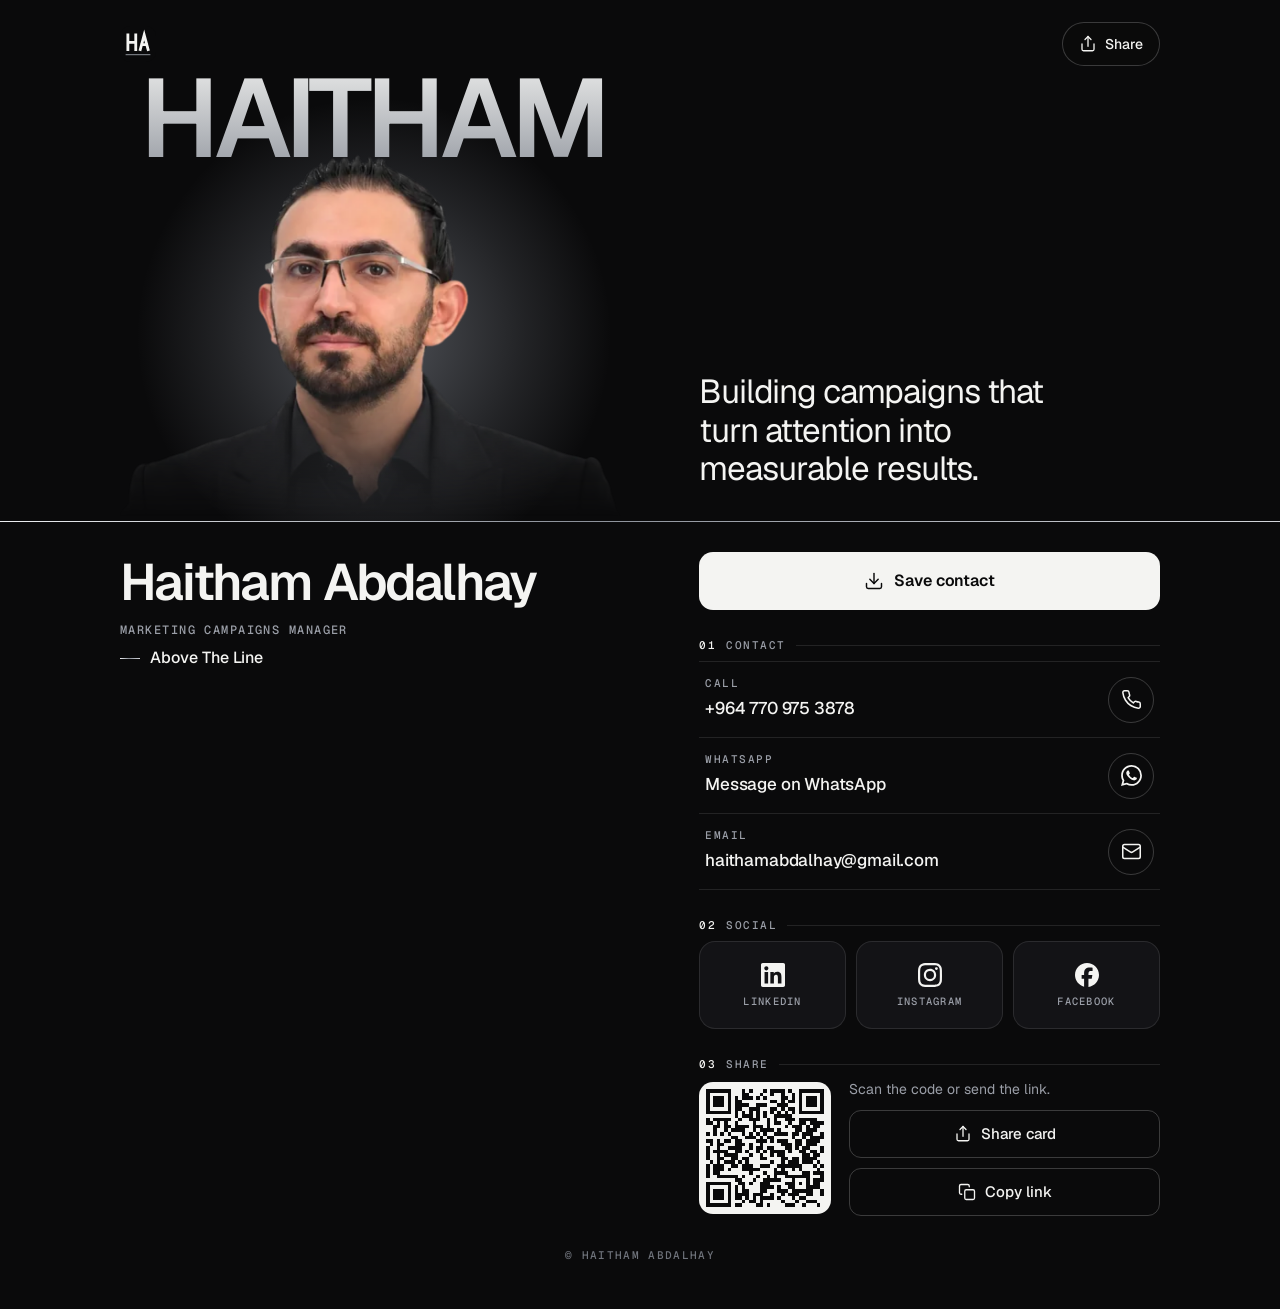
==== index.html @ 9291865a "Add files via upload" ====
<!doctype html>
<html lang="en">
<head>
  <meta charset="utf-8">
  <meta name="viewport" content="width=device-width, initial-scale=1, viewport-fit=cover">
  <title>Haitham Abdalhay — Marketing Campaigns Manager</title>
  <meta name="description" content="Digital business card of Haitham Abdalhay, Marketing Campaigns Manager at Above The Line. Call, WhatsApp, email or save the contact in one tap.">
  <meta name="author" content="Haitham Abdalhay">
  <meta name="robots" content="index, follow">
  <meta name="theme-color" content="#0A0A0B">
  <meta name="color-scheme" content="dark">
  <link rel="canonical" href="https://haithamabdalhay-cell.github.io/Atl/">

  <!-- Open Graph / social preview -->
  <meta property="og:type" content="profile">
  <meta property="og:site_name" content="Haitham Abdalhay">
  <meta property="og:title" content="Haitham Abdalhay — Marketing Campaigns Manager">
  <meta property="og:description" content="Above The Line. Call, WhatsApp, email or save my contact in one tap.">
  <meta property="og:url" content="https://haithamabdalhay-cell.github.io/Atl/">
  <meta property="og:image" content="https://haithamabdalhay-cell.github.io/Atl/assets/img/og-image.jpg">
  <meta property="og:image:width" content="1200">
  <meta property="og:image:height" content="630">
  <meta property="og:image:alt" content="Haitham Abdalhay, Marketing Campaigns Manager at Above The Line">
  <meta property="profile:first_name" content="Haitham">
  <meta property="profile:last_name" content="Abdalhay">
  <meta name="twitter:card" content="summary_large_image">
  <meta name="twitter:title" content="Haitham Abdalhay — Marketing Campaigns Manager">
  <meta name="twitter:description" content="Above The Line. Call, WhatsApp, email or save my contact in one tap.">
  <meta name="twitter:image" content="https://haithamabdalhay-cell.github.io/Atl/assets/img/og-image.jpg">

  <!-- Icons / PWA -->
  <link rel="icon" href="assets/img/favicon.svg" type="image/svg+xml">
  <link rel="apple-touch-icon" href="assets/img/apple-touch-icon.png">
  <link rel="manifest" href="site.webmanifest">

  <!-- Performance: fonts and the hero image are what the first screen needs -->
  <link rel="preload" href="assets/fonts/geist-var.woff2" as="font" type="font/woff2" crossorigin>
  <link rel="preload" as="image" href="assets/img/portrait-720.webp"
        imagesrcset="assets/img/portrait-720.webp 720w, assets/img/portrait-1100.webp 1100w"
        imagesizes="(min-width: 880px) 640px, 130vw" fetchpriority="high">
  <link rel="stylesheet" href="assets/css/styles.css">

  <script type="application/ld+json">
  {
    "@context": "https://schema.org",
    "@type": "Person",
    "name": "Haitham Abdalhay",
    "jobTitle": "Marketing Campaigns Manager",
    "worksFor": { "@type": "Organization", "name": "Above The Line" },
    "url": "https://haithamabdalhay-cell.github.io/Atl/",
    "image": "https://haithamabdalhay-cell.github.io/Atl/assets/img/portrait-1100.webp",
    "email": "mailto:haithamabdalhay@gmail.com",
    "telephone": "+9647709753878",
    "sameAs": [
      "https://www.linkedin.com/in/haitham-abdalhay-6aabb1260",
      "https://www.instagram.com/haitham_marketing",
      "https://www.facebook.com/share/1CeoSgN2gT/"
    ]
  }
  </script>
</head>
<body>
<!-- Icon sprite (brand glyphs: Simple Icons, CC0) -->
<svg xmlns="http://www.w3.org/2000/svg" width="0" height="0" style="position:absolute" aria-hidden="true" focusable="false">
<symbol id="i-linkedin" viewBox="0 0 24 24"><path fill="currentColor" d="M20.447 20.452h-3.554v-5.569c0-1.328-.027-3.037-1.852-3.037-1.853 0-2.136 1.445-2.136 2.939v5.667H9.351V9h3.414v1.561h.046c.477-.9 1.637-1.85 3.37-1.85 3.601 0 4.267 2.37 4.267 5.455v6.286zM5.337 7.433c-1.144 0-2.063-.926-2.063-2.065 0-1.138.92-2.063 2.063-2.063 1.14 0 2.064.925 2.064 2.063 0 1.139-.925 2.065-2.064 2.065zm1.782 13.019H3.555V9h3.564v11.452zM22.225 0H1.771C.792 0 0 .774 0 1.729v20.542C0 23.227.792 24 1.771 24h20.451C23.2 24 24 23.227 24 22.271V1.729C24 .774 23.2 0 22.222 0h.003z"/></symbol>
<symbol id="i-instagram" viewBox="0 0 24 24"><path fill="currentColor" d="M7.0301.084c-1.2768.0602-2.1487.264-2.911.5634-.7888.3075-1.4575.72-2.1228 1.3877-.6652.6677-1.075 1.3368-1.3802 2.127-.2954.7638-.4956 1.6365-.552 2.914-.0564 1.2775-.0689 1.6882-.0626 4.947.0062 3.2586.0206 3.6671.0825 4.9473.061 1.2765.264 2.1482.5635 2.9107.308.7889.72 1.4573 1.388 2.1228.6679.6655 1.3365 1.0743 2.1285 1.38.7632.295 1.6361.4961 2.9134.552 1.2773.056 1.6884.069 4.9462.0627 3.2578-.0062 3.668-.0207 4.9478-.0814 1.28-.0607 2.147-.2652 2.9098-.5633.7889-.3086 1.4578-.72 2.1228-1.3881.665-.6682 1.0745-1.3378 1.3795-2.1284.2957-.7632.4966-1.636.552-2.9124.056-1.2809.0692-1.6898.063-4.948-.0063-3.2583-.021-3.6668-.0817-4.9465-.0607-1.2797-.264-2.1487-.5633-2.9117-.3084-.7889-.72-1.4568-1.3876-2.1228C21.2982 1.33 20.628.9208 19.8378.6165 19.074.321 18.2017.1197 16.9244.0645 15.6471.0093 15.236-.005 11.977.0014 8.718.0076 8.31.0215 7.0301.0839m.1402 21.6932c-1.17-.0509-1.8053-.2453-2.2287-.408-.5606-.216-.96-.4771-1.3819-.895-.422-.4178-.6811-.8186-.9-1.378-.1644-.4234-.3624-1.058-.4171-2.228-.0595-1.2645-.072-1.6442-.079-4.848-.007-3.2037.0053-3.583.0607-4.848.05-1.169.2456-1.805.408-2.2282.216-.5613.4762-.96.895-1.3816.4188-.4217.8184-.6814 1.3783-.9003.423-.1651 1.0575-.3614 2.227-.4171 1.2655-.06 1.6447-.072 4.848-.079 3.2033-.007 3.5835.005 4.8495.0608 1.169.0508 1.8053.2445 2.228.408.5608.216.96.4754 1.3816.895.4217.4194.6816.8176.9005 1.3787.1653.4217.3617 1.056.4169 2.2263.0602 1.2655.0739 1.645.0796 4.848.0058 3.203-.0055 3.5834-.061 4.848-.051 1.17-.245 1.8055-.408 2.2294-.216.5604-.4763.96-.8954 1.3814-.419.4215-.8181.6811-1.3783.9-.4224.1649-1.0577.3617-2.2262.4174-1.2656.0595-1.6448.072-4.8493.079-3.2045.007-3.5825-.006-4.848-.0608M16.953 5.5864A1.44 1.44 0 1 0 18.39 4.144a1.44 1.44 0 0 0-1.437 1.4424M5.8385 12.012c.0067 3.4032 2.7706 6.1557 6.173 6.1493 3.4026-.0065 6.157-2.7701 6.1506-6.1733-.0065-3.4032-2.771-6.1565-6.174-6.1498-3.403.0067-6.156 2.771-6.1496 6.1738M8 12.0077a4 4 0 1 1 4.008 3.9921A3.9996 3.9996 0 0 1 8 12.0077"/></symbol>
<symbol id="i-facebook" viewBox="0 0 24 24"><path fill="currentColor" d="M9.101 23.691v-7.98H6.627v-3.667h2.474v-1.58c0-4.085 1.848-5.978 5.858-5.978.401 0 .955.042 1.468.103a8.68 8.68 0 0 1 1.141.195v3.325a8.623 8.623 0 0 0-.653-.036 26.805 26.805 0 0 0-.733-.009c-.707 0-1.259.096-1.675.309a1.686 1.686 0 0 0-.679.622c-.258.42-.374.995-.374 1.752v1.297h3.919l-.386 2.103-.287 1.564h-3.246v8.245C19.396 23.238 24 18.179 24 12.044c0-6.627-5.373-12-12-12s-12 5.373-12 12c0 5.628 3.874 10.35 9.101 11.647Z"/></symbol>
<symbol id="i-whatsapp" viewBox="0 0 24 24"><path fill="currentColor" d="M17.472 14.382c-.297-.149-1.758-.867-2.03-.967-.273-.099-.471-.148-.67.15-.197.297-.767.966-.94 1.164-.173.199-.347.223-.644.075-.297-.15-1.255-.463-2.39-1.475-.883-.788-1.48-1.761-1.653-2.059-.173-.297-.018-.458.13-.606.134-.133.298-.347.446-.52.149-.174.198-.298.298-.497.099-.198.05-.371-.025-.52-.075-.149-.669-1.612-.916-2.207-.242-.579-.487-.5-.669-.51-.173-.008-.371-.01-.57-.01-.198 0-.52.074-.792.372-.272.297-1.04 1.016-1.04 2.479 0 1.462 1.065 2.875 1.213 3.074.149.198 2.096 3.2 5.077 4.487.709.306 1.262.489 1.694.625.712.227 1.36.195 1.871.118.571-.085 1.758-.719 2.006-1.413.248-.694.248-1.289.173-1.413-.074-.124-.272-.198-.57-.347m-5.421 7.403h-.004a9.87 9.87 0 01-5.031-1.378l-.361-.214-3.741.982.998-3.648-.235-.374a9.86 9.86 0 01-1.51-5.26c.001-5.45 4.436-9.884 9.888-9.884 2.64 0 5.122 1.03 6.988 2.898a9.825 9.825 0 012.893 6.994c-.003 5.45-4.437 9.884-9.885 9.884m8.413-18.297A11.815 11.815 0 0012.05 0C5.495 0 .16 5.335.157 11.892c0 2.096.547 4.142 1.588 5.945L.057 24l6.305-1.654a11.882 11.882 0 005.683 1.448h.005c6.554 0 11.89-5.335 11.893-11.893a11.821 11.821 0 00-3.48-8.413Z"/></symbol>
<symbol id="i-phone" viewBox="0 0 24 24" fill="none" stroke="currentColor" stroke-width="1.75" stroke-linecap="round" stroke-linejoin="round"><path d="M22 16.92v3a2 2 0 0 1-2.18 2 19.79 19.79 0 0 1-8.63-3.07 19.5 19.5 0 0 1-6-6 19.79 19.79 0 0 1-3.07-8.67A2 2 0 0 1 4.11 2h3a2 2 0 0 1 2 1.72 12.84 12.84 0 0 0 .7 2.81 2 2 0 0 1-.45 2.11L8.09 9.91a16 16 0 0 0 6 6l1.27-1.27a2 2 0 0 1 2.11-.45 12.84 12.84 0 0 0 2.81.7A2 2 0 0 1 22 16.92z"/></symbol>
<symbol id="i-mail" viewBox="0 0 24 24" fill="none" stroke="currentColor" stroke-width="1.75" stroke-linecap="round" stroke-linejoin="round"><rect x="2" y="4" width="20" height="16" rx="2"/><path d="m22 7-8.97 5.7a1.94 1.94 0 0 1-2.06 0L2 7"/></symbol>
<symbol id="i-download" viewBox="0 0 24 24" fill="none" stroke="currentColor" stroke-width="1.75" stroke-linecap="round" stroke-linejoin="round"><path d="M21 15v4a2 2 0 0 1-2 2H5a2 2 0 0 1-2-2v-4"/><path d="m7 10 5 5 5-5"/><path d="M12 15V3"/></symbol>
<symbol id="i-share" viewBox="0 0 24 24" fill="none" stroke="currentColor" stroke-width="1.75" stroke-linecap="round" stroke-linejoin="round"><path d="M4 12v7a2 2 0 0 0 2 2h12a2 2 0 0 0 2-2v-7"/><path d="m16 6-4-4-4 4"/><path d="M12 2v13"/></symbol>
<symbol id="i-copy" viewBox="0 0 24 24" fill="none" stroke="currentColor" stroke-width="1.75" stroke-linecap="round" stroke-linejoin="round"><rect x="9" y="9" width="13" height="13" rx="2"/><path d="M5 15H4a2 2 0 0 1-2-2V4a2 2 0 0 1 2-2h9a2 2 0 0 1 2 2v1"/></symbol>
<symbol id="i-arrow" viewBox="0 0 24 24" fill="none" stroke="currentColor" stroke-width="1.75" stroke-linecap="round" stroke-linejoin="round"><path d="M7 17 17 7"/><path d="M7 7h10v10"/></symbol>
<symbol id="i-check" viewBox="0 0 24 24" fill="none" stroke="currentColor" stroke-width="1.75" stroke-linecap="round" stroke-linejoin="round"><path d="M20 6 9 17l-5-5"/></symbol>
</svg>

<a class="skip" href="#contact">Skip to contact</a>

<div class="page">
  <header class="bar">
    <img class="mark" src="assets/img/favicon.svg" width="36" height="36" alt="HA monogram">
    <button class="pill" type="button" data-share aria-label="Share this card">
      <svg class="ico" aria-hidden="true"><use href="#i-share"/></svg>
      <span>Share</span>
    </button>
  </header>

  <main class="layout" id="top">

    <!-- Above the line: who he is -->
    <div class="stage">
      <div class="glow" aria-hidden="true"></div>
      <svg class="ghost" viewBox="0 0 700 150" aria-hidden="true" focusable="false">
        <defs>
          <linearGradient id="metal" x1="0" y1="0" x2="0" y2="1">
            <stop offset="0" stop-color="#F4F4F2"/>
            <stop offset="1" stop-color="#8B9099"/>
          </linearGradient>
        </defs>
        <text x="0" y="140" fill="url(#metal)">HAITHAM</text>
      </svg>
      <div class="cutout">
        <img class="portrait"
             src="assets/img/portrait-720.webp"
             srcset="assets/img/portrait-720.webp 720w, assets/img/portrait-1100.webp 1100w"
             sizes="(min-width: 880px) 640px, 130vw"
             width="720" height="682"
             alt="Portrait of Haitham Abdalhay"
             fetchpriority="high" decoding="async">
      </div>
    </div>

    <span class="line" aria-hidden="true"></span>

    <!-- Below the line: how to reach him -->
    <div class="identity">
      <h1 class="name rise" style="--i:0" id="name">Haitham Abdalhay</h1>
      <p class="role rise" style="--i:1">Marketing Campaigns Manager</p>
      <p class="company rise" style="--i:2">Above The Line</p>
    </div>

    <p class="intro rise" style="--i:3">Building campaigns that turn attention into measurable results.</p>

    <div class="panel" id="contact">
      <a class="btn-primary rise" style="--i:4" id="save"
         href="haitham-abdalhay.vcf" download="Haitham-Abdalhay.vcf">
        <svg class="ico" aria-hidden="true"><use href="#i-download"/></svg>
        <span>Save contact</span>
      </a>
      <p class="hint" id="iab-hint" hidden>
        Saving can be blocked inside in-app browsers. Tap the menu and choose “Open in browser”.
      </p>

      <section aria-labelledby="h-contact">
        <h2 class="eyebrow" id="h-contact"><span>01</span>Contact</h2>
        <ul class="rows">
          <li>
            <a class="row" href="tel:+9647709753878">
              <span class="txt">
                <span class="lbl">Call</span>
                <span class="val">+964 770 975 3878</span>
              </span>
              <span class="go" aria-hidden="true"><svg class="ico"><use href="#i-phone"/></svg></span>
            </a>
          </li>
          <li>
            <a class="row" href="https://wa.me/9647709753878?text=Hello%20Haitham%2C%20I%20found%20your%20digital%20card."
               target="_blank" rel="noopener noreferrer">
              <span class="txt">
                <span class="lbl">WhatsApp</span>
                <span class="val">Message on WhatsApp</span>
              </span>
              <span class="go" aria-hidden="true"><svg class="ico"><use href="#i-whatsapp"/></svg></span>
            </a>
          </li>
          <li>
            <a class="row" href="mailto:haithamabdalhay@gmail.com?subject=Hello%20Haitham">
              <span class="txt">
                <span class="lbl">Email</span>
                <span class="val">haithamabdalhay@gmail.com</span>
              </span>
              <span class="go" aria-hidden="true"><svg class="ico"><use href="#i-mail"/></svg></span>
            </a>
          </li>
        </ul>
      </section>

      <section aria-labelledby="h-social">
        <h2 class="eyebrow" id="h-social"><span>02</span>Social</h2>
        <ul class="social">
          <li>
            <a href="https://www.linkedin.com/in/haitham-abdalhay-6aabb1260" target="_blank" rel="noopener noreferrer"
               aria-label="LinkedIn profile (opens in a new tab)">
              <svg class="ico" aria-hidden="true"><use href="#i-linkedin"/></svg>
              <span>LinkedIn</span>
            </a>
          </li>
          <li>
            <a href="https://www.instagram.com/haitham_marketing" target="_blank" rel="noopener noreferrer"
               aria-label="Instagram profile (opens in a new tab)">
              <svg class="ico" aria-hidden="true"><use href="#i-instagram"/></svg>
              <span>Instagram</span>
            </a>
          </li>
          <li>
            <a href="https://www.facebook.com/share/1CeoSgN2gT/" target="_blank" rel="noopener noreferrer"
               aria-label="Facebook profile (opens in a new tab)">
              <svg class="ico" aria-hidden="true"><use href="#i-facebook"/></svg>
              <span>Facebook</span>
            </a>
          </li>
        </ul>
      </section>

      <section class="share" aria-labelledby="h-share">
        <h2 class="eyebrow" id="h-share"><span>03</span>Share</h2>
        <div class="share-grid">
          <img class="qr" src="assets/qr/card-qr.svg" width="132" height="132" loading="lazy"
               alt="QR code that opens this digital business card">
          <div class="share-actions">
            <p>Scan the code or send the link.</p>
            <button class="btn" type="button" data-share>
              <svg class="ico" aria-hidden="true"><use href="#i-share"/></svg>
              <span>Share card</span>
            </button>
            <button class="btn" type="button" data-copy>
              <svg class="ico" aria-hidden="true"><use href="#i-copy"/></svg>
              <span>Copy link</span>
            </button>
          </div>
        </div>
      </section>
    </div>
  </main>

  <footer class="foot">© Haitham Abdalhay</footer>
</div>

<div class="toast" id="toast" role="status" aria-live="polite">
  <svg class="ico" aria-hidden="true"><use href="#i-check"/></svg>
  <span></span>
</div>

<script src="assets/js/app.js" defer></script>
</body>
</html>
---- assets/css/styles.css ----
/* ==========================================================================
   Haitham Abdalhay — digital business card
   Mobile-first. Concept: "Above the Line" — one silver hairline separates
   who he is (above) from how to reach him (below).
   ========================================================================== */

@font-face {
  font-family: "Geist";
  src: url("../fonts/geist-var.woff2") format("woff2");
  font-weight: 100 900;
  font-style: normal;
  font-display: swap;
}
@font-face {
  font-family: "Geist Mono";
  src: url("../fonts/geist-mono-var.woff2") format("woff2");
  font-weight: 100 900;
  font-style: normal;
  font-display: swap;
}

/* ---------- Tokens ---------- */
:root {
  --ink: #0a0a0b;
  --graphite: #131316;
  --carbon: #1b1b1f;
  --paper: #f4f4f2;
  --mist: #9a9ea7;
  --signal: #3d73ff;
  --line: rgba(255, 255, 255, 0.1);
  --line-strong: rgba(255, 255, 255, 0.2);
  --silver: linear-gradient(90deg, #edeff2 0%, #8b9099 45%, #d3d6db 100%);

  --sans: "Geist", system-ui, -apple-system, "Segoe UI", Roboto, "Noto Sans Arabic", sans-serif;
  --mono: "Geist Mono", ui-monospace, SFMono-Regular, Menlo, Consolas, monospace;

  --gutter: 20px;
  --ease: cubic-bezier(0.2, 0.7, 0.1, 1);

  /* The hero is built from one unit, --W (the width of the portrait stage),
     so type, portrait and hairline keep their proportions on every phone. */
  --W: min(100vw, 480px);
  --stage-h: calc(var(--W) * 1.03);
  --ghost-inset: 20px;
}

/* ---------- Base ---------- */
*,
*::before,
*::after { box-sizing: border-box; }

html {
  -webkit-text-size-adjust: 100%;
  text-size-adjust: 100%;
  color-scheme: dark;
  background: var(--ink);
}

body {
  margin: 0;
  min-height: 100vh;
  min-height: 100dvh;
  overflow-x: clip;
  background: var(--ink);
  color: var(--paper);
  font-family: var(--sans);
  font-size: 16px;
  line-height: 1.5;
  -webkit-font-smoothing: antialiased;
  -moz-osx-font-smoothing: grayscale;
  text-rendering: optimizeLegibility;
  -webkit-tap-highlight-color: transparent;
  overscroll-behavior-y: none;
}

img, svg { display: block; max-width: 100%; }
a { color: inherit; text-decoration: none; }
ul { list-style: none; margin: 0; padding: 0; }
h1, h2, p { margin: 0; }
button { font: inherit; color: inherit; }

a, button { touch-action: manipulation; }

::selection { background: rgba(61, 115, 255, 0.35); }

:focus-visible {
  outline: 2px solid var(--signal);
  outline-offset: 3px;
  border-radius: 6px;
}

.skip {
  position: absolute;
  left: 12px;
  top: -64px;
  z-index: 20;
  padding: 12px 16px;
  background: var(--paper);
  color: var(--ink);
  border-radius: 10px;
  font-weight: 600;
}
.skip:focus { top: calc(env(safe-area-inset-top) + 12px); }

.ico { width: 20px; height: 20px; flex: none; }

/* ---------- Page frame ---------- */
.page {
  position: relative;
  max-width: 480px;
  margin: 0 auto;
}

.bar {
  position: absolute;
  z-index: 6;
  top: 0;
  left: 0;
  right: 0;
  display: flex;
  align-items: center;
  justify-content: space-between;
  padding: calc(env(safe-area-inset-top) + 14px) max(var(--gutter), env(safe-area-inset-right)) 0
           max(var(--gutter), env(safe-area-inset-left));
}
.mark { width: 36px; height: 36px; border-radius: 10px; }

.pill {
  display: inline-flex;
  align-items: center;
  gap: 8px;
  min-height: 44px;
  padding: 0 16px;
  border: 1px solid var(--line-strong);
  border-radius: 999px;
  background: rgba(10, 10, 11, 0.4);
  font-size: 14px;
  font-weight: 500;
  cursor: pointer;
  transition: background 0.2s var(--ease), border-color 0.2s var(--ease), transform 0.15s var(--ease);
}
.pill .ico { width: 18px; height: 18px; }
.pill:active { transform: scale(0.97); background: var(--carbon); }

/* ---------- Layout (mobile = single column) ---------- */
.layout {
  position: relative;
  display: flex;
  flex-direction: column;
}

/* ---------- Stage: ghost name + portrait + light ---------- */
.stage {
  position: relative;
  height: var(--stage-h);
  overflow: hidden;
  isolation: isolate;
}

/* Soft silver backlight: a black blazer on a black page would vanish without it */
.glow {
  position: absolute;
  z-index: 0;
  left: 50%;
  top: calc(var(--W) * 0.66);
  width: calc(var(--W) * 1.3); /* fades to zero before the stage edge, so no visible box */
  aspect-ratio: 1;
  transform: translate(-50%, -50%);
  background: radial-gradient(
    closest-side,
    rgba(205, 212, 226, 0.37) 0%,
    rgba(205, 212, 226, 0.12) 46%,
    rgba(205, 212, 226, 0) 72%
  );
}

/* Oversized metallic first name, sitting behind the head */
.ghost {
  position: absolute;
  z-index: 1;
  left: var(--ghost-inset);
  top: calc(env(safe-area-inset-top) + 64px);
  width: calc(100% - 2 * var(--ghost-inset));
  height: auto;
  overflow: visible;
}
.ghost text {
  font-family: var(--sans);
  font-weight: 600;
  font-size: 166px;
  letter-spacing: -0.045em;
}

/* Portrait: cut-out, fades into the page at the chest */
.cutout {
  position: absolute;
  inset: 0;
  z-index: 2;
  overflow: hidden;
  -webkit-mask-image: linear-gradient(to bottom, #000 0, #000 66%, transparent 99%);
  mask-image: linear-gradient(to bottom, #000 0, #000 66%, transparent 99%);
}
.portrait {
  position: absolute;
  left: 50%;
  top: calc(var(--W) * 0.285);
  width: calc(var(--W) * 1.3);
  max-width: none;
  height: auto;
  transform: translateX(-50%);
}

/* The line */
.line {
  position: absolute;
  z-index: 3;
  top: calc(var(--stage-h) - 1px);
  left: 50%;
  width: 100vw;
  margin-left: -50vw;
  height: 1px;
  background: var(--silver);
  transform-origin: left center;
}

/* ---------- Below the line ---------- */
.identity { padding: 24px max(var(--gutter), env(safe-area-inset-right)) 0 max(var(--gutter), env(safe-area-inset-left)); }

.name {
  font-size: clamp(1.75rem, 8.4vw, 2.4rem);
  line-height: 1.05;
  font-weight: 600;
  letter-spacing: -0.035em;
}
.role {
  margin-top: 12px;
  font: 500 12px/1.35 var(--mono);
  letter-spacing: 0.12em;
  text-transform: uppercase;
  color: var(--mist);
}
.company {
  display: flex;
  align-items: center;
  gap: 10px;
  margin-top: 8px;
  font-size: 16px;
  font-weight: 500;
}
.company::before {
  content: "";
  width: 20px;
  height: 1px;
  background: var(--silver);
}

.intro {
  margin: 14px max(var(--gutter), env(safe-area-inset-right)) 0 max(var(--gutter), env(safe-area-inset-left));
  max-width: 34ch;
  color: var(--mist);
  line-height: 1.5;
}

.panel {
  display: flex;
  flex-direction: column;
  gap: 30px;
  padding: 24px max(var(--gutter), env(safe-area-inset-right)) 0 max(var(--gutter), env(safe-area-inset-left));
}

.eyebrow {
  display: flex;
  align-items: center;
  gap: 10px;
  margin-bottom: 10px;
  font: 500 11px/1 var(--mono);
  letter-spacing: 0.14em;
  text-transform: uppercase;
  color: var(--mist);
}
.eyebrow span { color: var(--paper); }
.eyebrow::after {
  content: "";
  flex: 1;
  height: 1px;
  background: var(--line);
}

/* Primary action */
.btn-primary {
  display: flex;
  align-items: center;
  justify-content: center;
  gap: 10px;
  min-height: 58px;
  border-radius: 14px;
  background: var(--paper);
  color: var(--ink);
  font-size: 16px;
  font-weight: 600;
  letter-spacing: -0.01em;
  transition: transform 0.15s var(--ease), background 0.2s var(--ease);
}
.btn-primary:active { transform: scale(0.985); background: #dcdcd8; }

.hint {
  margin-top: -16px;
  font-size: 13px;
  line-height: 1.45;
  color: var(--mist);
}

/* Contact rows: full-width tap targets, Swiss list rather than chunky buttons */
.rows { border-top: 1px solid var(--line); }
.row {
  display: flex;
  align-items: center;
  gap: 14px;
  min-height: 76px;
  margin: 0 calc(-1 * var(--gutter));
  padding: 12px var(--gutter);
  border-bottom: 1px solid var(--line);
  transition: background 0.2s var(--ease);
}
.row:active { background: var(--graphite); }
.row:focus-visible { outline-offset: -3px; border-radius: 0; }
.txt { display: block; min-width: 0; }
.lbl {
  display: block;
  font: 500 11px/1 var(--mono);
  letter-spacing: 0.14em;
  text-transform: uppercase;
  color: var(--mist);
}
.val {
  display: block;
  margin-top: 7px;
  font-size: 17px;
  font-weight: 500;
  letter-spacing: -0.01em;
  overflow-wrap: anywhere;
}
.go {
  display: grid;
  place-items: center;
  flex: none;
  width: 46px;
  height: 46px;
  margin-left: auto;
  border: 1px solid var(--line-strong);
  border-radius: 50%;
  transition: border-color 0.2s var(--ease), background 0.2s var(--ease), color 0.2s var(--ease);
}
.go .ico { width: 21px; height: 21px; }

/* Social tiles */
.social {
  display: grid;
  grid-template-columns: repeat(3, 1fr);
  gap: 10px;
}
.social a {
  display: flex;
  flex-direction: column;
  align-items: center;
  justify-content: center;
  gap: 9px;
  min-height: 88px;
  border: 1px solid var(--line);
  border-radius: 16px;
  background: var(--graphite);
  transition: background 0.2s var(--ease), border-color 0.2s var(--ease), transform 0.15s var(--ease);
}
.social a:active { transform: scale(0.97); background: var(--carbon); }
.social .ico { width: 24px; height: 24px; }
.social span {
  font: 500 10.5px/1 var(--mono);
  letter-spacing: 0.12em;
  text-transform: uppercase;
  color: var(--mist);
}

/* Share */
.share-grid {
  display: grid;
  grid-template-columns: 132px minmax(0, 1fr);
  gap: 18px;
  align-items: center;
}
.qr {
  width: 132px;
  height: 132px;
  border-radius: 14px;
}
.share-actions { display: grid; gap: 10px; }
.share-actions p { font-size: 14px; line-height: 1.4; color: var(--mist); }
.btn {
  display: flex;
  align-items: center;
  justify-content: center;
  gap: 9px;
  width: 100%;
  min-height: 48px;
  padding: 0 14px;
  border: 1px solid var(--line-strong);
  border-radius: 12px;
  background: transparent;
  font-size: 15px;
  font-weight: 500;
  cursor: pointer;
  transition: background 0.2s var(--ease), border-color 0.2s var(--ease), transform 0.15s var(--ease);
}
.btn:active { transform: scale(0.98); background: var(--carbon); }
.btn .ico { width: 18px; height: 18px; }

.foot {
  padding: 34px var(--gutter) calc(env(safe-area-inset-bottom) + 30px);
  font: 500 11px/1 var(--mono);
  letter-spacing: 0.12em;
  text-transform: uppercase;
  color: #6f737b;
  text-align: center;
}

/* ---------- Toast ---------- */
.toast {
  position: fixed;
  left: 50%;
  bottom: calc(env(safe-area-inset-bottom) + 22px);
  z-index: 30;
  display: flex;
  align-items: center;
  gap: 10px;
  max-width: calc(100vw - 32px);
  padding: 13px 18px;
  border: 1px solid var(--line-strong);
  border-radius: 999px;
  background: var(--carbon);
  box-shadow: 0 10px 30px rgba(0, 0, 0, 0.5);
  font-size: 14px;
  font-weight: 500;
  opacity: 0;
  pointer-events: none;
  transform: translate(-50%, 12px);
  transition: opacity 0.25s var(--ease), transform 0.25s var(--ease);
}
.toast .ico { width: 18px; height: 18px; color: var(--signal); }
.toast.show { opacity: 1; transform: translate(-50%, 0); }

/* ---------- Hover: only where a real pointer exists ---------- */
@media (hover: hover) and (pointer: fine) {
  .pill:hover { border-color: rgba(255, 255, 255, 0.4); }
  .btn-primary:hover { background: #fff; }
  .row:hover { background: var(--graphite); }
  .row:hover .go { border-color: var(--paper); background: var(--paper); color: var(--ink); }
  .social a:hover { border-color: rgba(255, 255, 255, 0.4); background: var(--carbon); }
  .btn:hover { border-color: rgba(255, 255, 255, 0.4); }
}

/* ---------- Motion (off when the visitor asks for less) ---------- */
@keyframes draw { from { transform: scaleX(0); } to { transform: scaleX(1); } }
@keyframes rise { from { opacity: 0; transform: translateY(12px); } to { opacity: 1; transform: none; } }
@keyframes fade { from { opacity: 0; } to { opacity: 1; } }

@media (prefers-reduced-motion: no-preference) {
  .line { animation: draw 0.9s var(--ease) 0.15s both; }
  .ghost { animation: fade 0.9s ease both; }
  .portrait { animation: fade 0.7s ease both; }
  .rise { animation: rise 0.55s var(--ease) both; animation-delay: calc(var(--i, 0) * 70ms + 250ms); }
}
@media (prefers-reduced-motion: reduce) {
  * { transition-duration: 0.01ms !important; }
}

/* ---------- Small phones ---------- */
@media (max-width: 359px) {
  :root { --gutter: 16px; }
  .share-grid { grid-template-columns: 1fr; justify-items: start; }
  .val { font-size: 16px; }
}

/* ---------- Tablet / desktop: two columns, same idea ---------- */
@media (min-width: 880px) {
  :root {
    --gutter: 0px;
    /* width of the left column: (page - side padding - column gap) * 1.1/2.1 */
    --W: calc((min(100vw, 1120px) - 80px - 72px) * 0.5238);
  }
  .page { max-width: 1120px; padding: 0 40px; }
  .bar { padding: 22px 40px 0; }
  .layout {
    display: grid;
    grid-template-columns: minmax(0, 1.1fr) minmax(0, 1fr);
    grid-template-rows: var(--stage-h) auto;
    column-gap: 72px;
  }
  .stage { grid-column: 1; grid-row: 1; }
  .intro {
    grid-column: 2;
    grid-row: 1;
    align-self: end;
    margin: 0 0 34px;
    max-width: 18ch;
    font-size: clamp(1.6rem, 2.6vw, 2.3rem);
    line-height: 1.15;
    letter-spacing: -0.03em;
    color: var(--paper);
  }
  .identity { grid-column: 1; grid-row: 2; padding: 34px 0 0; }
  .panel { grid-column: 2; grid-row: 2; padding: 30px 0 0; }
  .name { font-size: clamp(2.4rem, 4vw, 3.4rem); }
  .row { margin: 0; padding: 12px 6px; }
  .foot { padding-bottom: 48px; }
  .toast { bottom: 32px; }
}
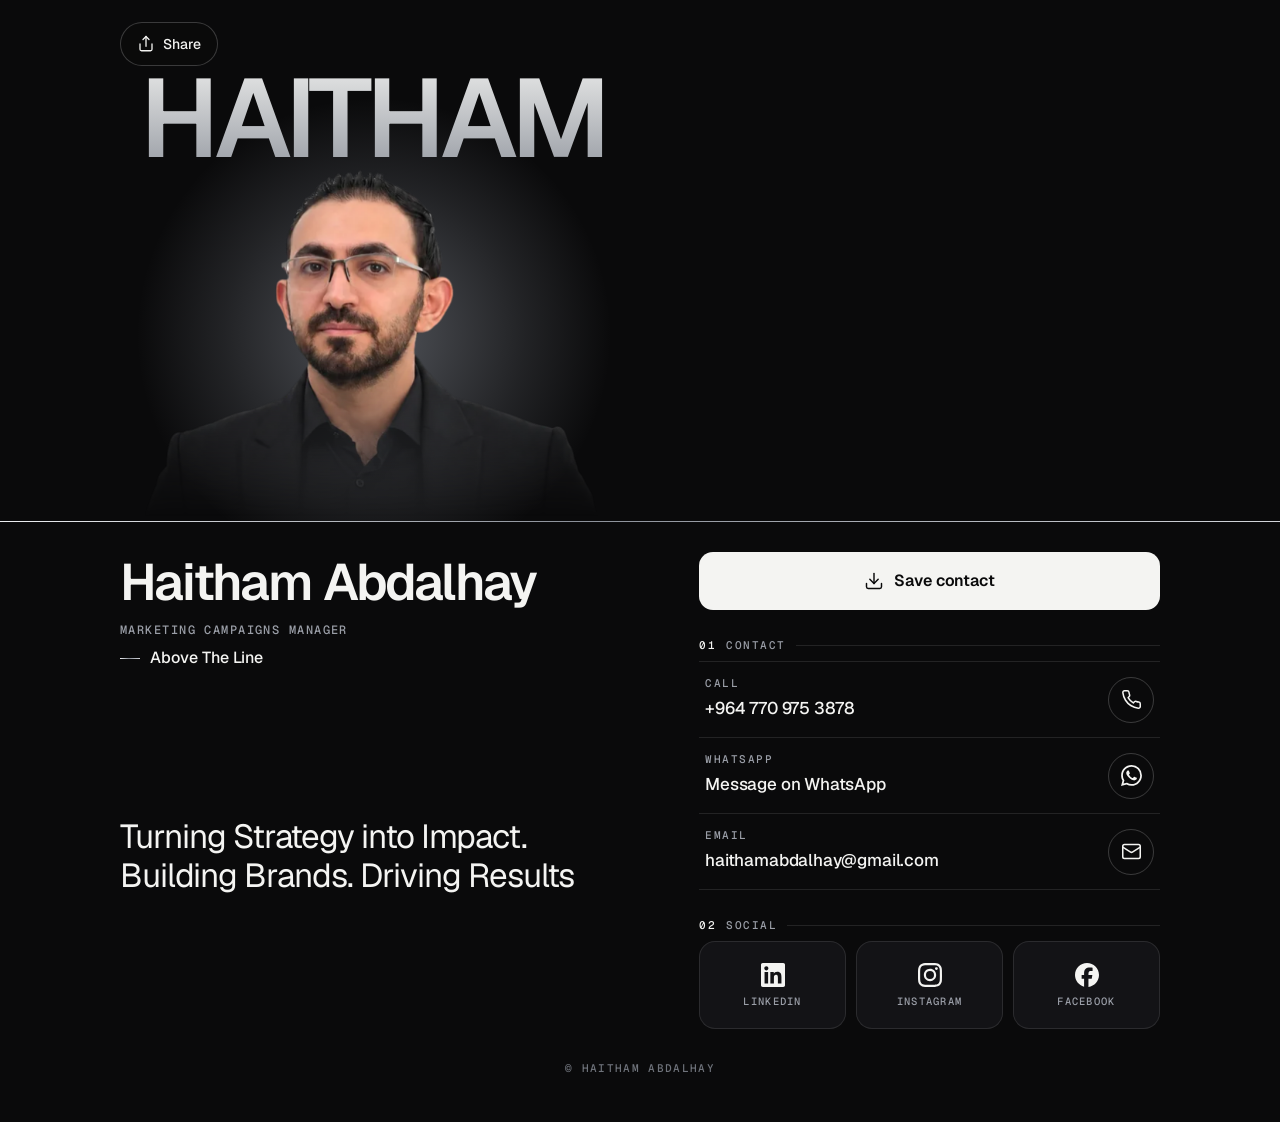
==== commit 83bcf9d4: "Move tagline below company name" ====
--- a/index.html
+++ b/index.html
@@ -120,7 +120,7 @@
       <p class="company rise" style="--i:2">Above The Line</p>
     </div>
 
-    <p class="intro rise" style="--i:3">Building campaigns that turn attention into measurable results.</p>
+    <p class="intro rise" style="--i:3">Turning Strategy into Impact. Building Brands. Driving Results</p>
 
     <div class="panel" id="contact">
       <a class="btn-primary rise" style="--i:4" id="save"
--- a/assets/css/styles.css
+++ b/assets/css/styles.css
@@ -1,515 +1,18 @@
 /* ==========================================================================
    Haitham Abdalhay — digital business card
-   Mobile-first. Concept: "Above the Line" — one silver hairline separates
-   who he is (above) from how to reach him (below).
    ========================================================================== */
-
-@font-face {
-  font-family: "Geist";
-  src: url("../fonts/geist-var.woff2") format("woff2");
-  font-weight: 100 900;
-  font-style: normal;
-  font-display: swap;
-}
-@font-face {
-  font-family: "Geist Mono";
-  src: url("../fonts/geist-mono-var.woff2") format("woff2");
-  font-weight: 100 900;
-  font-style: normal;
-  font-display: swap;
-}
-
-/* ---------- Tokens ---------- */
-:root {
-  --ink: #0a0a0b;
-  --graphite: #131316;
-  --carbon: #1b1b1f;
-  --paper: #f4f4f2;
-  --mist: #9a9ea7;
-  --signal: #3d73ff;
-  --line: rgba(255, 255, 255, 0.1);
-  --line-strong: rgba(255, 255, 255, 0.2);
-  --silver: linear-gradient(90deg, #edeff2 0%, #8b9099 45%, #d3d6db 100%);
-
-  --sans: "Geist", system-ui, -apple-system, "Segoe UI", Roboto, "Noto Sans Arabic", sans-serif;
-  --mono: "Geist Mono", ui-monospace, SFMono-Regular, Menlo, Consolas, monospace;
-
-  --gutter: 20px;
-  --ease: cubic-bezier(0.2, 0.7, 0.1, 1);
-
-  /* The hero is built from one unit, --W (the width of the portrait stage),
-     so type, portrait and hairline keep their proportions on every phone. */
-  --W: min(100vw, 480px);
-  --stage-h: calc(var(--W) * 1.03);
-  --ghost-inset: 20px;
-}
-
-/* ---------- Base ---------- */
-*,
-*::before,
-*::after { box-sizing: border-box; }
-
-html {
-  -webkit-text-size-adjust: 100%;
-  text-size-adjust: 100%;
-  color-scheme: dark;
-  background: var(--ink);
-}
-
-body {
-  margin: 0;
-  min-height: 100vh;
-  min-height: 100dvh;
-  overflow-x: clip;
-  background: var(--ink);
-  color: var(--paper);
-  font-family: var(--sans);
-  font-size: 16px;
-  line-height: 1.5;
-  -webkit-font-smoothing: antialiased;
-  -moz-osx-font-smoothing: grayscale;
-  text-rendering: optimizeLegibility;
-  -webkit-tap-highlight-color: transparent;
-  overscroll-behavior-y: none;
-}
-
-img, svg { display: block; max-width: 100%; }
-a { color: inherit; text-decoration: none; }
-ul { list-style: none; margin: 0; padding: 0; }
-h1, h2, p { margin: 0; }
-button { font: inherit; color: inherit; }
-
-a, button { touch-action: manipulation; }
-
-::selection { background: rgba(61, 115, 255, 0.35); }
-
-:focus-visible {
-  outline: 2px solid var(--signal);
-  outline-offset: 3px;
-  border-radius: 6px;
-}
-
-.skip {
-  position: absolute;
-  left: 12px;
-  top: -64px;
-  z-index: 20;
-  padding: 12px 16px;
-  background: var(--paper);
-  color: var(--ink);
-  border-radius: 10px;
-  font-weight: 600;
-}
-.skip:focus { top: calc(env(safe-area-inset-top) + 12px); }
-
-.ico { width: 20px; height: 20px; flex: none; }
-
-/* ---------- Page frame ---------- */
-.page {
-  position: relative;
-  max-width: 480px;
-  margin: 0 auto;
-}
-
-.bar {
-  position: absolute;
-  z-index: 6;
-  top: 0;
-  left: 0;
-  right: 0;
-  display: flex;
-  align-items: center;
-  justify-content: space-between;
-  padding: calc(env(safe-area-inset-top) + 14px) max(var(--gutter), env(safe-area-inset-right)) 0
-           max(var(--gutter), env(safe-area-inset-left));
-}
-.mark { width: 36px; height: 36px; border-radius: 10px; }
-
-.pill {
-  display: inline-flex;
-  align-items: center;
-  gap: 8px;
-  min-height: 44px;
-  padding: 0 16px;
-  border: 1px solid var(--line-strong);
-  border-radius: 999px;
-  background: rgba(10, 10, 11, 0.4);
-  font-size: 14px;
-  font-weight: 500;
-  cursor: pointer;
-  transition: background 0.2s var(--ease), border-color 0.2s var(--ease), transform 0.15s var(--ease);
-}
-.pill .ico { width: 18px; height: 18px; }
-.pill:active { transform: scale(0.97); background: var(--carbon); }
-
-/* ---------- Layout (mobile = single column) ---------- */
-.layout {
-  position: relative;
-  display: flex;
-  flex-direction: column;
-}
-
-/* ---------- Stage: ghost name + portrait + light ---------- */
-.stage {
-  position: relative;
-  height: var(--stage-h);
-  overflow: hidden;
-  isolation: isolate;
-}
-
-/* Soft silver backlight: a black blazer on a black page would vanish without it */
-.glow {
-  position: absolute;
-  z-index: 0;
-  left: 50%;
-  top: calc(var(--W) * 0.66);
-  width: calc(var(--W) * 1.3); /* fades to zero before the stage edge, so no visible box */
-  aspect-ratio: 1;
-  transform: translate(-50%, -50%);
-  background: radial-gradient(
-    closest-side,
-    rgba(205, 212, 226, 0.37) 0%,
-    rgba(205, 212, 226, 0.12) 46%,
-    rgba(205, 212, 226, 0) 72%
-  );
-}
-
-/* Oversized metallic first name, sitting behind the head */
-.ghost {
-  position: absolute;
-  z-index: 1;
-  left: var(--ghost-inset);
-  top: calc(env(safe-area-inset-top) + 64px);
-  width: calc(100% - 2 * var(--ghost-inset));
-  height: auto;
-  overflow: visible;
-}
-.ghost text {
-  font-family: var(--sans);
-  font-weight: 600;
-  font-size: 166px;
-  letter-spacing: -0.045em;
-}
-
-/* Portrait: cut-out, fades into the page at the chest */
-.cutout {
-  position: absolute;
-  inset: 0;
-  z-index: 2;
-  overflow: hidden;
-  -webkit-mask-image: linear-gradient(to bottom, #000 0, #000 66%, transparent 99%);
-  mask-image: linear-gradient(to bottom, #000 0, #000 66%, transparent 99%);
-}
-.portrait {
-  position: absolute;
-  left: 50%;
-  top: calc(var(--W) * 0.285);
-  width: calc(var(--W) * 1.3);
-  max-width: none;
-  height: auto;
-  transform: translateX(-50%);
-}
-
-/* The line */
-.line {
-  position: absolute;
-  z-index: 3;
-  top: calc(var(--stage-h) - 1px);
-  left: 50%;
-  width: 100vw;
-  margin-left: -50vw;
-  height: 1px;
-  background: var(--silver);
-  transform-origin: left center;
-}
-
-/* ---------- Below the line ---------- */
-.identity { padding: 24px max(var(--gutter), env(safe-area-inset-right)) 0 max(var(--gutter), env(safe-area-inset-left)); }
-
-.name {
-  font-size: clamp(1.75rem, 8.4vw, 2.4rem);
-  line-height: 1.05;
-  font-weight: 600;
-  letter-spacing: -0.035em;
-}
-.role {
-  margin-top: 12px;
-  font: 500 12px/1.35 var(--mono);
-  letter-spacing: 0.12em;
-  text-transform: uppercase;
-  color: var(--mist);
-}
-.company {
-  display: flex;
-  align-items: center;
-  gap: 10px;
-  margin-top: 8px;
-  font-size: 16px;
-  font-weight: 500;
-}
-.company::before {
-  content: "";
-  width: 20px;
-  height: 1px;
-  background: var(--silver);
-}
-
-.intro {
-  margin: 14px max(var(--gutter), env(safe-area-inset-right)) 0 max(var(--gutter), env(safe-area-inset-left));
-  max-width: 34ch;
-  color: var(--mist);
-  line-height: 1.5;
-}
-
-.panel {
-  display: flex;
-  flex-direction: column;
-  gap: 30px;
-  padding: 24px max(var(--gutter), env(safe-area-inset-right)) 0 max(var(--gutter), env(safe-area-inset-left));
-}
-
-.eyebrow {
-  display: flex;
-  align-items: center;
-  gap: 10px;
-  margin-bottom: 10px;
-  font: 500 11px/1 var(--mono);
-  letter-spacing: 0.14em;
-  text-transform: uppercase;
-  color: var(--mist);
-}
-.eyebrow span { color: var(--paper); }
-.eyebrow::after {
-  content: "";
-  flex: 1;
-  height: 1px;
-  background: var(--line);
-}
-
-/* Primary action */
-.btn-primary {
-  display: flex;
-  align-items: center;
-  justify-content: center;
-  gap: 10px;
-  min-height: 58px;
-  border-radius: 14px;
-  background: var(--paper);
-  color: var(--ink);
-  font-size: 16px;
-  font-weight: 600;
-  letter-spacing: -0.01em;
-  transition: transform 0.15s var(--ease), background 0.2s var(--ease);
-}
-.btn-primary:active { transform: scale(0.985); background: #dcdcd8; }
-
-.hint {
-  margin-top: -16px;
-  font-size: 13px;
-  line-height: 1.45;
-  color: var(--mist);
-}
-
-/* Contact rows: full-width tap targets, Swiss list rather than chunky buttons */
-.rows { border-top: 1px solid var(--line); }
-.row {
-  display: flex;
-  align-items: center;
-  gap: 14px;
-  min-height: 76px;
-  margin: 0 calc(-1 * var(--gutter));
-  padding: 12px var(--gutter);
-  border-bottom: 1px solid var(--line);
-  transition: background 0.2s var(--ease);
-}
-.row:active { background: var(--graphite); }
-.row:focus-visible { outline-offset: -3px; border-radius: 0; }
-.txt { display: block; min-width: 0; }
-.lbl {
-  display: block;
-  font: 500 11px/1 var(--mono);
-  letter-spacing: 0.14em;
-  text-transform: uppercase;
-  color: var(--mist);
-}
-.val {
-  display: block;
-  margin-top: 7px;
-  font-size: 17px;
-  font-weight: 500;
-  letter-spacing: -0.01em;
-  overflow-wrap: anywhere;
-}
-.go {
-  display: grid;
-  place-items: center;
-  flex: none;
-  width: 46px;
-  height: 46px;
-  margin-left: auto;
-  border: 1px solid var(--line-strong);
-  border-radius: 50%;
-  transition: border-color 0.2s var(--ease), background 0.2s var(--ease), color 0.2s var(--ease);
-}
-.go .ico { width: 21px; height: 21px; }
-
-/* Social tiles */
-.social {
-  display: grid;
-  grid-template-columns: repeat(3, 1fr);
-  gap: 10px;
-}
-.social a {
-  display: flex;
-  flex-direction: column;
-  align-items: center;
-  justify-content: center;
-  gap: 9px;
-  min-height: 88px;
-  border: 1px solid var(--line);
-  border-radius: 16px;
-  background: var(--graphite);
-  transition: background 0.2s var(--ease), border-color 0.2s var(--ease), transform 0.15s var(--ease);
-}
-.social a:active { transform: scale(0.97); background: var(--carbon); }
-.social .ico { width: 24px; height: 24px; }
-.social span {
-  font: 500 10.5px/1 var(--mono);
-  letter-spacing: 0.12em;
-  text-transform: uppercase;
-  color: var(--mist);
-}
-
-/* Share */
-.share-grid {
-  display: grid;
-  grid-template-columns: 132px minmax(0, 1fr);
-  gap: 18px;
-  align-items: center;
-}
-.qr {
-  width: 132px;
-  height: 132px;
-  border-radius: 14px;
-}
-.share-actions { display: grid; gap: 10px; }
-.share-actions p { font-size: 14px; line-height: 1.4; color: var(--mist); }
-.btn {
-  display: flex;
-  align-items: center;
-  justify-content: center;
-  gap: 9px;
-  width: 100%;
-  min-height: 48px;
-  padding: 0 14px;
-  border: 1px solid var(--line-strong);
-  border-radius: 12px;
-  background: transparent;
-  font-size: 15px;
-  font-weight: 500;
-  cursor: pointer;
-  transition: background 0.2s var(--ease), border-color 0.2s var(--ease), transform 0.15s var(--ease);
-}
-.btn:active { transform: scale(0.98); background: var(--carbon); }
-.btn .ico { width: 18px; height: 18px; }
-
-.foot {
-  padding: 34px var(--gutter) calc(env(safe-area-inset-bottom) + 30px);
-  font: 500 11px/1 var(--mono);
-  letter-spacing: 0.12em;
-  text-transform: uppercase;
-  color: #6f737b;
-  text-align: center;
-}
-
-/* ---------- Toast ---------- */
-.toast {
-  position: fixed;
-  left: 50%;
-  bottom: calc(env(safe-area-inset-bottom) + 22px);
-  z-index: 30;
-  display: flex;
-  align-items: center;
-  gap: 10px;
-  max-width: calc(100vw - 32px);
-  padding: 13px 18px;
-  border: 1px solid var(--line-strong);
-  border-radius: 999px;
-  background: var(--carbon);
-  box-shadow: 0 10px 30px rgba(0, 0, 0, 0.5);
-  font-size: 14px;
-  font-weight: 500;
-  opacity: 0;
-  pointer-events: none;
-  transform: translate(-50%, 12px);
-  transition: opacity 0.25s var(--ease), transform 0.25s var(--ease);
-}
-.toast .ico { width: 18px; height: 18px; color: var(--signal); }
-.toast.show { opacity: 1; transform: translate(-50%, 0); }
-
-/* ---------- Hover: only where a real pointer exists ---------- */
-@media (hover: hover) and (pointer: fine) {
-  .pill:hover { border-color: rgba(255, 255, 255, 0.4); }
-  .btn-primary:hover { background: #fff; }
-  .row:hover { background: var(--graphite); }
-  .row:hover .go { border-color: var(--paper); background: var(--paper); color: var(--ink); }
-  .social a:hover { border-color: rgba(255, 255, 255, 0.4); background: var(--carbon); }
-  .btn:hover { border-color: rgba(255, 255, 255, 0.4); }
-}
-
-/* ---------- Motion (off when the visitor asks for less) ---------- */
-@keyframes draw { from { transform: scaleX(0); } to { transform: scaleX(1); } }
-@keyframes rise { from { opacity: 0; transform: translateY(12px); } to { opacity: 1; transform: none; } }
-@keyframes fade { from { opacity: 0; } to { opacity: 1; } }
-
-@media (prefers-reduced-motion: no-preference) {
-  .line { animation: draw 0.9s var(--ease) 0.15s both; }
-  .ghost { animation: fade 0.9s ease both; }
-  .portrait { animation: fade 0.7s ease both; }
-  .rise { animation: rise 0.55s var(--ease) both; animation-delay: calc(var(--i, 0) * 70ms + 250ms); }
-}
-@media (prefers-reduced-motion: reduce) {
-  * { transition-duration: 0.01ms !important; }
-}
-
-/* ---------- Small phones ---------- */
-@media (max-width: 359px) {
-  :root { --gutter: 16px; }
-  .share-grid { grid-template-columns: 1fr; justify-items: start; }
-  .val { font-size: 16px; }
-}
-
-/* ---------- Tablet / desktop: two columns, same idea ---------- */
-@media (min-width: 880px) {
-  :root {
-    --gutter: 0px;
-    /* width of the left column: (page - side padding - column gap) * 1.1/2.1 */
-    --W: calc((min(100vw, 1120px) - 80px - 72px) * 0.5238);
-  }
-  .page { max-width: 1120px; padding: 0 40px; }
-  .bar { padding: 22px 40px 0; }
-  .layout {
-    display: grid;
-    grid-template-columns: minmax(0, 1.1fr) minmax(0, 1fr);
-    grid-template-rows: var(--stage-h) auto;
-    column-gap: 72px;
-  }
-  .stage { grid-column: 1; grid-row: 1; }
-  .intro {
-    grid-column: 2;
-    grid-row: 1;
-    align-self: end;
-    margin: 0 0 34px;
-    max-width: 18ch;
-    font-size: clamp(1.6rem, 2.6vw, 2.3rem);
-    line-height: 1.15;
-    letter-spacing: -0.03em;
-    color: var(--paper);
-  }
-  .identity { grid-column: 1; grid-row: 2; padding: 34px 0 0; }
-  .panel { grid-column: 2; grid-row: 2; padding: 30px 0 0; }
-  .name { font-size: clamp(2.4rem, 4vw, 3.4rem); }
-  .row { margin: 0; padding: 12px 6px; }
-  .foot { padding-bottom: 48px; }
-  .toast { bottom: 32px; }
-}
+@font-face{font-family:Geist;src:url("../fonts/geist-var.woff2") format("woff2");font-weight:100 900;font-style:normal;font-display:swap}
+@font-face{font-family:"Geist Mono";src:url("../fonts/geist-mono-var.woff2") format("woff2");font-weight:100 900;font-style:normal;font-display:swap}
+:root{--ink:#0a0a0b;--graphite:#131316;--carbon:#1b1b1f;--paper:#f4f4f2;--mist:#9a9ea7;--signal:#3d73ff;--line:rgba(255,255,255,.1);--line-strong:rgba(255,255,255,.2);--silver:linear-gradient(90deg,#edeff2 0%,#8b9099 45%,#d3d6db 100%);--sans:"Geist",system-ui,-apple-system,"Segoe UI",Roboto,"Noto Sans Arabic",sans-serif;--mono:"Geist Mono",ui-monospace,SFMono-Regular,Menlo,Consolas,monospace;--gutter:20px;--ease:cubic-bezier(.2,.7,.1,1);--W:min(100vw,480px);--stage-h:calc(var(--W)*1.03);--ghost-inset:20px}
+*,*::before,*::after{box-sizing:border-box}html{-webkit-text-size-adjust:100%;text-size-adjust:100%;color-scheme:dark;background:var(--ink)}body{margin:0;min-height:100vh;min-height:100dvh;overflow-x:clip;background:var(--ink);color:var(--paper);font-family:var(--sans);font-size:16px;line-height:1.5;-webkit-font-smoothing:antialiased;-moz-osx-font-smoothing:grayscale;text-rendering:optimizeLegibility;-webkit-tap-highlight-color:transparent;overscroll-behavior-y:none}img,svg{display:block;max-width:100%}a{color:inherit;text-decoration:none}ul{list-style:none;margin:0;padding:0}h1,h2,p{margin:0}button{font:inherit;color:inherit}a,button{touch-action:manipulation}::selection{background:rgba(61,115,255,.35)}:focus-visible{outline:2px solid var(--signal);outline-offset:3px;border-radius:6px}
+.skip{position:absolute;left:12px;top:-64px;z-index:20;padding:12px 16px;background:var(--paper);color:var(--ink);border-radius:10px;font-weight:600}.skip:focus{top:calc(env(safe-area-inset-top) + 12px)}.ico{width:20px;height:20px;flex:none}
+.page{position:relative;max-width:480px;margin:0 auto}.bar{position:absolute;z-index:6;top:0;left:0;right:0;display:flex;align-items:center;justify-content:space-between;padding:calc(env(safe-area-inset-top) + 14px) max(var(--gutter),env(safe-area-inset-right)) 0 max(var(--gutter),env(safe-area-inset-left))}.mark{width:36px;height:36px;border-radius:10px}.pill{display:inline-flex;align-items:center;gap:8px;min-height:44px;padding:0 16px;border:1px solid var(--line-strong);border-radius:999px;background:rgba(10,10,11,.4);font-size:14px;font-weight:500;cursor:pointer;transition:background .2s var(--ease),border-color .2s var(--ease),transform .15s var(--ease)}.pill .ico{width:18px;height:18px}.pill:active{transform:scale(.97);background:var(--carbon)}.layout{position:relative;display:flex;flex-direction:column}
+.stage{position:relative;height:var(--stage-h);overflow:hidden;isolation:isolate}.glow{position:absolute;z-index:0;left:50%;top:calc(var(--W)*.66);width:calc(var(--W)*1.3);aspect-ratio:1;transform:translate(-50%,-50%);background:radial-gradient(closest-side,rgba(205,212,226,.37) 0%,rgba(205,212,226,.12) 46%,rgba(205,212,226,0) 72%)}.ghost{position:absolute;z-index:1;left:var(--ghost-inset);top:calc(env(safe-area-inset-top) + 64px);width:calc(100% - 2*var(--ghost-inset));height:auto;overflow:visible}.ghost text{font-family:var(--sans);font-weight:600;font-size:166px;letter-spacing:-.045em}.cutout{position:absolute;inset:0;z-index:2;overflow:hidden;-webkit-mask-image:linear-gradient(to bottom,#000 0,#000 66%,transparent 99%);mask-image:linear-gradient(to bottom,#000 0,#000 66%,transparent 99%)}.portrait{position:absolute;left:50%;top:calc(var(--W)*.32);width:calc(var(--W)*1.1);max-width:none;height:auto;transform:translateX(-50%)}.line{position:absolute;z-index:3;top:calc(var(--stage-h) - 1px);left:50%;width:100vw;margin-left:-50vw;height:1px;background:var(--silver);transform-origin:left center}
+.identity{padding:24px max(var(--gutter),env(safe-area-inset-right)) 0 max(var(--gutter),env(safe-area-inset-left))}.name{font-size:clamp(1.75rem,8.4vw,2.4rem);line-height:1.05;font-weight:600;letter-spacing:-.035em}.role{margin-top:12px;font:500 12px/1.35 var(--mono);letter-spacing:.12em;text-transform:uppercase;color:var(--mist)}.company{display:flex;align-items:center;gap:10px;margin-top:8px;font-size:16px;font-weight:500}.company::before{content:"";width:20px;height:1px;background:var(--silver)}.intro{margin:14px max(var(--gutter),env(safe-area-inset-right)) 0 max(var(--gutter),env(safe-area-inset-left));max-width:34ch;color:var(--mist);line-height:1.5}.panel{display:flex;flex-direction:column;gap:30px;padding:24px max(var(--gutter),env(safe-area-inset-right)) 0 max(var(--gutter),env(safe-area-inset-left))}.eyebrow{display:flex;align-items:center;gap:10px;margin-bottom:10px;font:500 11px/1 var(--mono);letter-spacing:.14em;text-transform:uppercase;color:var(--mist)}.eyebrow span{color:var(--paper)}.eyebrow::after{content:"";flex:1;height:1px;background:var(--line)}
+.btn-primary{display:flex;align-items:center;justify-content:center;gap:10px;min-height:58px;border-radius:14px;background:var(--paper);color:var(--ink);font-size:16px;font-weight:600;letter-spacing:-.01em;transition:transform .15s var(--ease),background .2s var(--ease)}.btn-primary:active{transform:scale(.985);background:#dcdcd8}.hint{margin-top:-16px;font-size:13px;line-height:1.45;color:var(--mist)}.rows{border-top:1px solid var(--line)}.row{display:flex;align-items:center;gap:14px;min-height:76px;margin:0 calc(-1*var(--gutter));padding:12px var(--gutter);border-bottom:1px solid var(--line);transition:background .2s var(--ease)}.row:active{background:var(--graphite)}.row:focus-visible{outline-offset:-3px;border-radius:0}.txt{display:block;min-width:0}.lbl{display:block;font:500 11px/1 var(--mono);letter-spacing:.14em;text-transform:uppercase;color:var(--mist)}.val{display:block;margin-top:7px;font-size:17px;font-weight:500;letter-spacing:-.01em;overflow-wrap:anywhere}.go{display:grid;place-items:center;flex:none;width:46px;height:46px;margin-left:auto;border:1px solid var(--line-strong);border-radius:50%;transition:border-color .2s var(--ease),background .2s var(--ease),color .2s var(--ease)}.go .ico{width:21px;height:21px}
+.social{display:grid;grid-template-columns:repeat(3,1fr);gap:10px}.social a{display:flex;flex-direction:column;align-items:center;justify-content:center;gap:9px;min-height:88px;border:1px solid var(--line);border-radius:16px;background:var(--graphite);transition:background .2s var(--ease),border-color .2s var(--ease),transform .15s var(--ease)}.social a:active{transform:scale(.97);background:var(--carbon)}.social .ico{width:24px;height:24px}.social span{font:500 10.5px/1 var(--mono);letter-spacing:.12em;text-transform:uppercase;color:var(--mist)}.share-grid{display:grid;grid-template-columns:132px minmax(0,1fr);gap:18px;align-items:center}.qr{width:132px;height:132px;border-radius:14px}.share-actions{display:grid;gap:10px}.share-actions p{font-size:14px;line-height:1.4;color:var(--mist)}.btn{display:flex;align-items:center;justify-content:center;gap:9px;width:100%;min-height:48px;padding:0 14px;border:1px solid var(--line-strong);border-radius:12px;background:transparent;font-size:15px;font-weight:500;cursor:pointer;transition:background .2s var(--ease),border-color .2s var(--ease),transform .15s var(--ease)}.btn:active{transform:scale(.98);background:var(--carbon)}.btn .ico{width:18px;height:18px}.foot{padding:34px var(--gutter) calc(env(safe-area-inset-bottom) + 30px);font:500 11px/1 var(--mono);letter-spacing:.12em;text-transform:uppercase;color:#6f737b;text-align:center}
+.toast{position:fixed;left:50%;bottom:calc(env(safe-area-inset-bottom) + 22px);z-index:30;display:flex;align-items:center;gap:10px;max-width:calc(100vw - 32px);padding:13px 18px;border:1px solid var(--line-strong);border-radius:999px;background:var(--carbon);box-shadow:0 10px 30px rgba(0,0,0,.5);font-size:14px;font-weight:500;opacity:0;pointer-events:none;transform:translate(-50%,12px);transition:opacity .25s var(--ease),transform .25s var(--ease)}.toast .ico{width:18px;height:18px;color:var(--signal)}.toast.show{opacity:1;transform:translate(-50%,0)}
+@media (hover:hover) and (pointer:fine){.pill:hover{border-color:rgba(255,255,255,.4)}.btn-primary:hover{background:#fff}.row:hover{background:var(--graphite)}.row:hover .go{border-color:var(--paper);background:var(--paper);color:var(--ink)}.social a:hover{border-color:rgba(255,255,255,.4);background:var(--carbon)}.btn:hover{border-color:rgba(255,255,255,.4)}}@keyframes draw{from{transform:scaleX(0)}to{transform:scaleX(1)}}@keyframes rise{from{opacity:0;transform:translateY(12px)}to{opacity:1;transform:none}}@keyframes fade{from{opacity:0}to{opacity:1}}@media (prefers-reduced-motion:no-preference){.line{animation:draw .9s var(--ease) .15s both}.ghost{animation:fade .9s ease both}.portrait{animation:fade .7s ease both}.rise{animation:rise .55s var(--ease) both;animation-delay:calc(var(--i,0)*70ms + 250ms)}}@media (prefers-reduced-motion:reduce){*{transition-duration:.01ms!important}}@media (max-width:359px){:root{--gutter:16px}.share-grid{grid-template-columns:1fr;justify-items:start}.val{font-size:16px}}
+@media (min-width:880px){:root{--gutter:0px;--W:calc((min(100vw,1120px) - 80px - 72px)*.5238)}.page{max-width:1120px;padding:0 40px}.bar{padding:22px 40px 0}.layout{display:grid;grid-template-columns:minmax(0,1.1fr) minmax(0,1fr);grid-template-rows:var(--stage-h) auto auto;column-gap:72px}.stage{grid-column:1;grid-row:1}.intro{grid-column:1;grid-row:3;align-self:start;margin:14px 0 0;max-width:34ch;font-size:clamp(1.6rem,2.6vw,2.3rem);line-height:1.15;letter-spacing:-.03em;color:var(--paper)}.identity{grid-column:1;grid-row:2;padding:34px 0 0}.panel{grid-column:2;grid-row:2 / span 2;padding:30px 0 0}.name{font-size:clamp(2.4rem,4vw,3.4rem)}.row{margin:0;padding:12px 6px}.foot{padding-bottom:48px}.toast{bottom:32px}}
+/* Keep the top Share control; remove only the monogram and bottom Share section. */
+.mark,.share{display:none}
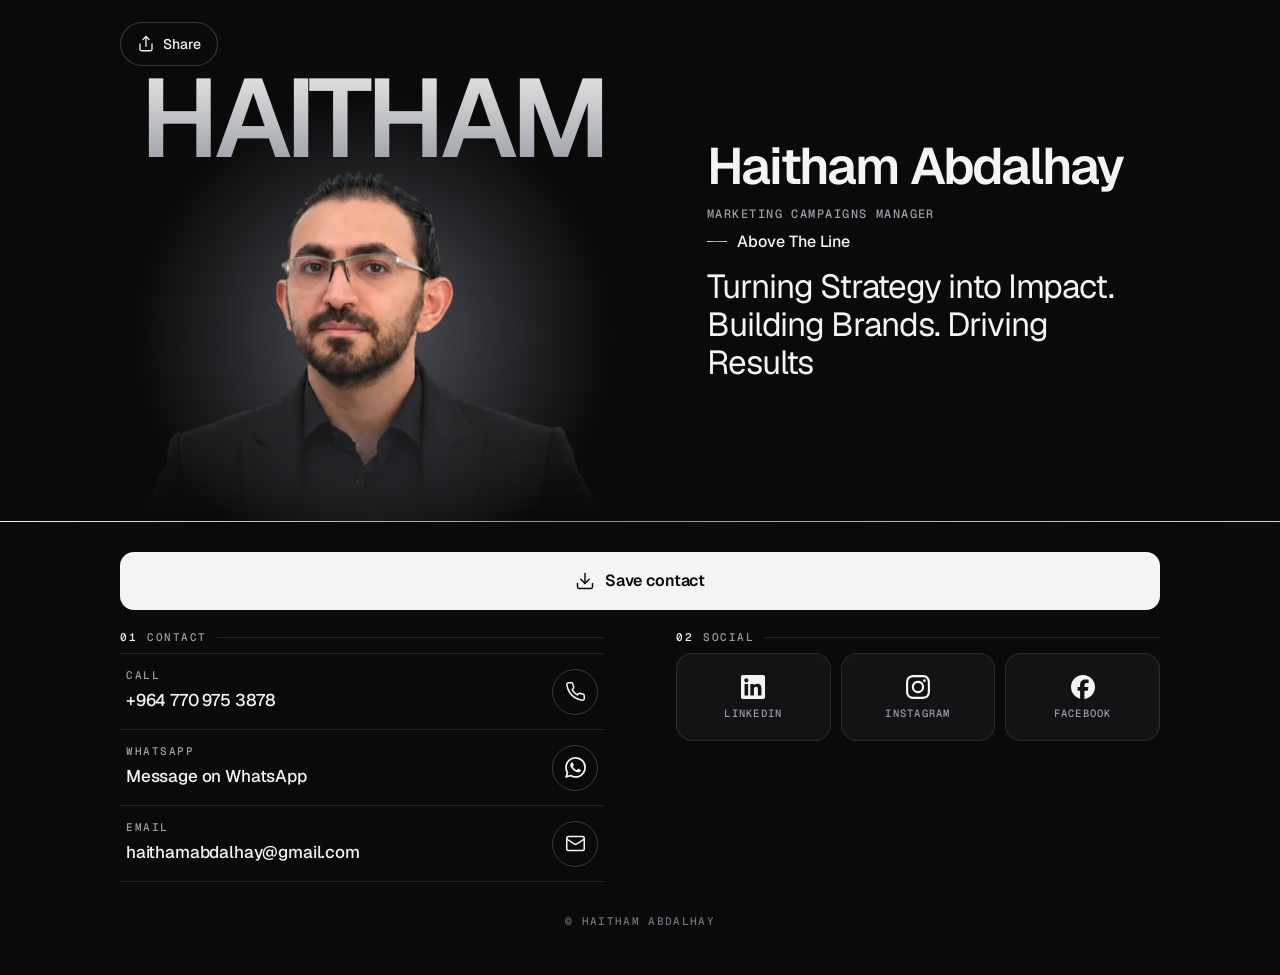
==== commit c8d3999f: "Improve desktop profile and contact layout" ====
--- a/index.html
+++ b/index.html
@@ -113,14 +113,16 @@
 
     <span class="line" aria-hidden="true"></span>
 
-    <!-- Below the line: how to reach him -->
-    <div class="identity">
-      <h1 class="name rise" style="--i:0" id="name">Haitham Abdalhay</h1>
-      <p class="role rise" style="--i:1">Marketing Campaigns Manager</p>
-      <p class="company rise" style="--i:2">Above The Line</p>
+    <!-- Profile: remains below the hero on mobile; pairs with the portrait on desktop. -->
+    <div class="profile">
+      <div class="identity">
+        <h1 class="name rise" style="--i:0" id="name">Haitham Abdalhay</h1>
+        <p class="role rise" style="--i:1">Marketing Campaigns Manager</p>
+        <p class="company rise" style="--i:2">Above The Line</p>
+      </div>
+
+      <p class="intro rise" style="--i:3">Turning Strategy into Impact. Building Brands. Driving Results</p>
     </div>
-
-    <p class="intro rise" style="--i:3">Turning Strategy into Impact. Building Brands. Driving Results</p>
 
     <div class="panel" id="contact">
       <a class="btn-primary rise" style="--i:4" id="save"
--- a/assets/css/styles.css
+++ b/assets/css/styles.css
@@ -13,6 +13,6 @@
 .social{display:grid;grid-template-columns:repeat(3,1fr);gap:10px}.social a{display:flex;flex-direction:column;align-items:center;justify-content:center;gap:9px;min-height:88px;border:1px solid var(--line);border-radius:16px;background:var(--graphite);transition:background .2s var(--ease),border-color .2s var(--ease),transform .15s var(--ease)}.social a:active{transform:scale(.97);background:var(--carbon)}.social .ico{width:24px;height:24px}.social span{font:500 10.5px/1 var(--mono);letter-spacing:.12em;text-transform:uppercase;color:var(--mist)}.share-grid{display:grid;grid-template-columns:132px minmax(0,1fr);gap:18px;align-items:center}.qr{width:132px;height:132px;border-radius:14px}.share-actions{display:grid;gap:10px}.share-actions p{font-size:14px;line-height:1.4;color:var(--mist)}.btn{display:flex;align-items:center;justify-content:center;gap:9px;width:100%;min-height:48px;padding:0 14px;border:1px solid var(--line-strong);border-radius:12px;background:transparent;font-size:15px;font-weight:500;cursor:pointer;transition:background .2s var(--ease),border-color .2s var(--ease),transform .15s var(--ease)}.btn:active{transform:scale(.98);background:var(--carbon)}.btn .ico{width:18px;height:18px}.foot{padding:34px var(--gutter) calc(env(safe-area-inset-bottom) + 30px);font:500 11px/1 var(--mono);letter-spacing:.12em;text-transform:uppercase;color:#6f737b;text-align:center}
 .toast{position:fixed;left:50%;bottom:calc(env(safe-area-inset-bottom) + 22px);z-index:30;display:flex;align-items:center;gap:10px;max-width:calc(100vw - 32px);padding:13px 18px;border:1px solid var(--line-strong);border-radius:999px;background:var(--carbon);box-shadow:0 10px 30px rgba(0,0,0,.5);font-size:14px;font-weight:500;opacity:0;pointer-events:none;transform:translate(-50%,12px);transition:opacity .25s var(--ease),transform .25s var(--ease)}.toast .ico{width:18px;height:18px;color:var(--signal)}.toast.show{opacity:1;transform:translate(-50%,0)}
 @media (hover:hover) and (pointer:fine){.pill:hover{border-color:rgba(255,255,255,.4)}.btn-primary:hover{background:#fff}.row:hover{background:var(--graphite)}.row:hover .go{border-color:var(--paper);background:var(--paper);color:var(--ink)}.social a:hover{border-color:rgba(255,255,255,.4);background:var(--carbon)}.btn:hover{border-color:rgba(255,255,255,.4)}}@keyframes draw{from{transform:scaleX(0)}to{transform:scaleX(1)}}@keyframes rise{from{opacity:0;transform:translateY(12px)}to{opacity:1;transform:none}}@keyframes fade{from{opacity:0}to{opacity:1}}@media (prefers-reduced-motion:no-preference){.line{animation:draw .9s var(--ease) .15s both}.ghost{animation:fade .9s ease both}.portrait{animation:fade .7s ease both}.rise{animation:rise .55s var(--ease) both;animation-delay:calc(var(--i,0)*70ms + 250ms)}}@media (prefers-reduced-motion:reduce){*{transition-duration:.01ms!important}}@media (max-width:359px){:root{--gutter:16px}.share-grid{grid-template-columns:1fr;justify-items:start}.val{font-size:16px}}
-@media (min-width:880px){:root{--gutter:0px;--W:calc((min(100vw,1120px) - 80px - 72px)*.5238)}.page{max-width:1120px;padding:0 40px}.bar{padding:22px 40px 0}.layout{display:grid;grid-template-columns:minmax(0,1.1fr) minmax(0,1fr);grid-template-rows:var(--stage-h) auto auto;column-gap:72px}.stage{grid-column:1;grid-row:1}.intro{grid-column:1;grid-row:3;align-self:start;margin:14px 0 0;max-width:34ch;font-size:clamp(1.6rem,2.6vw,2.3rem);line-height:1.15;letter-spacing:-.03em;color:var(--paper)}.identity{grid-column:1;grid-row:2;padding:34px 0 0}.panel{grid-column:2;grid-row:2 / span 2;padding:30px 0 0}.name{font-size:clamp(2.4rem,4vw,3.4rem)}.row{margin:0;padding:12px 6px}.foot{padding-bottom:48px}.toast{bottom:32px}}
+@media (min-width:880px){:root{--gutter:0px;--W:calc((min(100vw,1120px) - 80px - 72px)*.5238)}.page{max-width:1120px;padding:0 40px}.bar{padding:22px 40px 0}.layout{display:grid;grid-template-columns:minmax(0,1.1fr) minmax(0,1fr);grid-template-rows:var(--stage-h) auto;column-gap:72px}.stage{grid-column:1;grid-row:1}.profile{grid-column:2;grid-row:1;display:flex;flex-direction:column;justify-content:center;gap:14px;padding:0 8px}.identity{padding:0}.intro{margin:0;max-width:32ch;font-size:clamp(1.6rem,2.6vw,2.3rem);line-height:1.15;letter-spacing:-.03em;color:var(--paper)}.panel{grid-column:1/-1;grid-row:2;display:grid;grid-template-columns:minmax(0,1fr) minmax(0,1fr);column-gap:72px;row-gap:22px;padding:30px 0 0}.panel>.btn-primary{grid-column:1/-1;grid-row:1}.panel>.hint{grid-column:1/-1;grid-row:2}.panel>section[aria-labelledby="h-contact"]{grid-column:1;grid-row:2 / span 2}.panel>section[aria-labelledby="h-social"]{grid-column:2;grid-row:2}.name{font-size:clamp(2.4rem,4vw,3.4rem)}.row{margin:0;padding:12px 6px}.foot{padding-bottom:48px}.toast{bottom:32px}}
 /* Keep the top Share control; remove only the monogram and bottom Share section. */
 .mark,.share{display:none}
